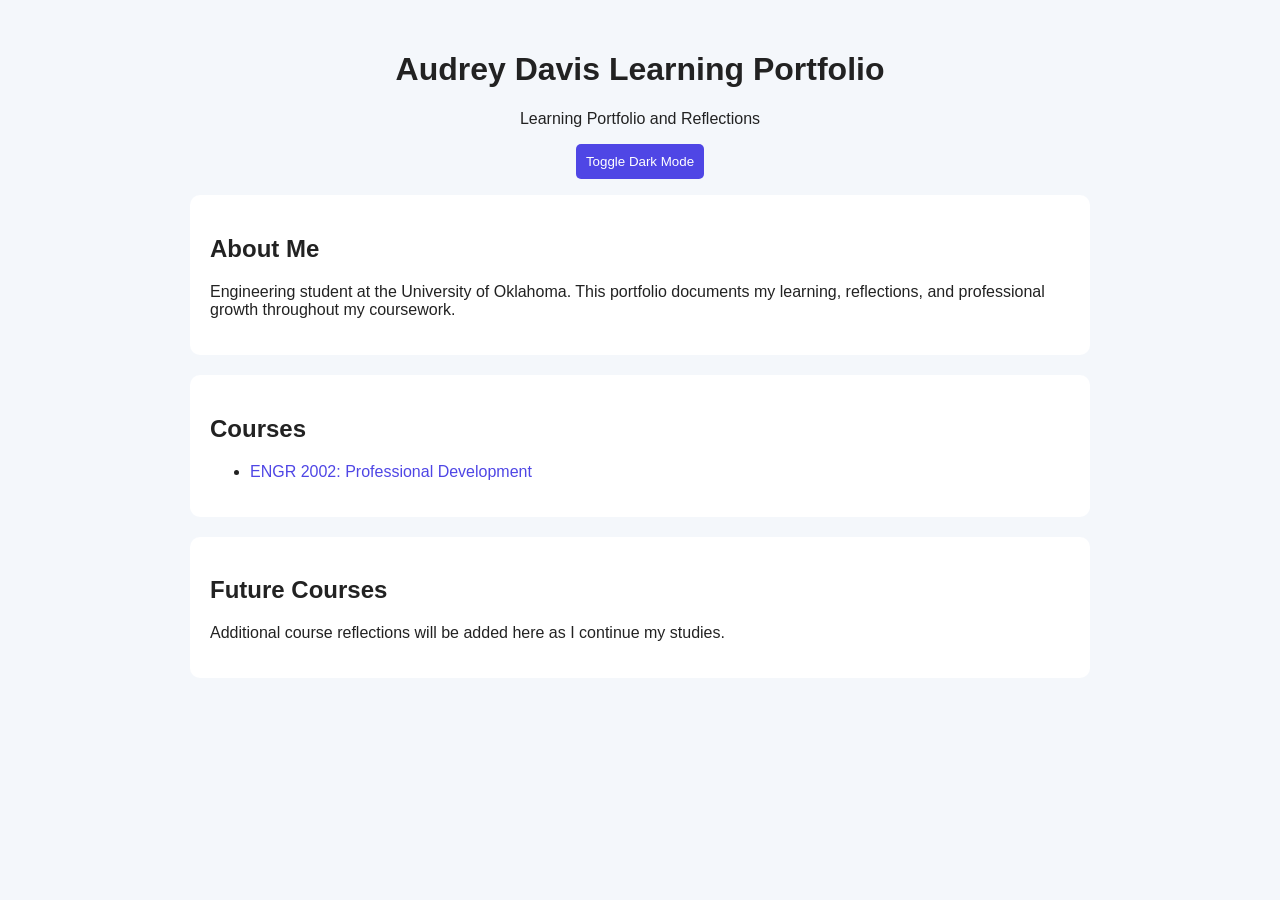
==== index.html @ 7986d50f "Refactor index.html for improved structure and style as well as added dark mode" ====
<!DOCTYPE html>
<html lang="en">

<head>
    <meta charset="UTF-8">
    <meta name="viewport" content="width=device-width, initial-scale=1.0">
    <title>Audrey Davis Learning Portfolio</title>

    <style>
        :root {
            --bg: #f4f7fb;
            --text: #222;
            --card: white;
            --accent: #4f46e5;
        }

        .dark-mode {
            --bg: #121212;
            --text: #f0f0f0;
            --card: #1f1f1f;
            --accent: #818cf8;
        }

        body {
            font-family: Arial, sans-serif;
            background-color: var(--bg);
            color: var(--text);
            max-width: 900px;
            margin: auto;
            padding: 30px;
            transition: 0.3s;
        }

        .card {
            background-color: var(--card);
            padding: 20px;
            border-radius: 10px;
            margin-bottom: 20px;
        }

        a {
            color: var(--accent);
            text-decoration: none;
        }

        a:hover {
            text-decoration: underline;
        }

        button {
            padding: 10px;
            border: none;
            border-radius: 5px;
            cursor: pointer;
            background-color: var(--accent);
            color: white;
        }

        h1 {
            text-align: center;
        }
    </style>
</head>

<body>

    <h1>Audrey Davis Learning Portfolio</h1>

    <p style="text-align:center;">
        Learning Portfolio and Reflections
    </p>

    <p style="text-align:center;">
        <button onclick="toggleTheme()">Toggle Dark Mode</button>
    </p>

    <div class="card">
        <h2>About Me</h2>

        <p>
            Engineering student at the University of Oklahoma.
            This portfolio documents my learning, reflections,
            and professional growth throughout my coursework.
        </p>
    </div>

    <div class="card">
        <h2>Courses</h2>

        <ul>
            <li>
                <a href="engr2002.html">
                    ENGR 2002: Professional Development
                </a>
            </li>
        </ul>
    </div>

    <div class="card">
        <h2>Future Courses</h2>

        <p>
            Additional course reflections will be added here as I continue my studies.
        </p>
    </div>

    <script>
        function toggleTheme() {
            document.body.classList.toggle("dark-mode");

            if (document.body.classList.contains("dark-mode")) {
                localStorage.setItem("theme", "dark");
            } else {
                localStorage.setItem("theme", "light");
            }
        }

        if (localStorage.getItem("theme") === "dark") {
            document.body.classList.add("dark-mode");
        }
    </script>

</body>
</html>
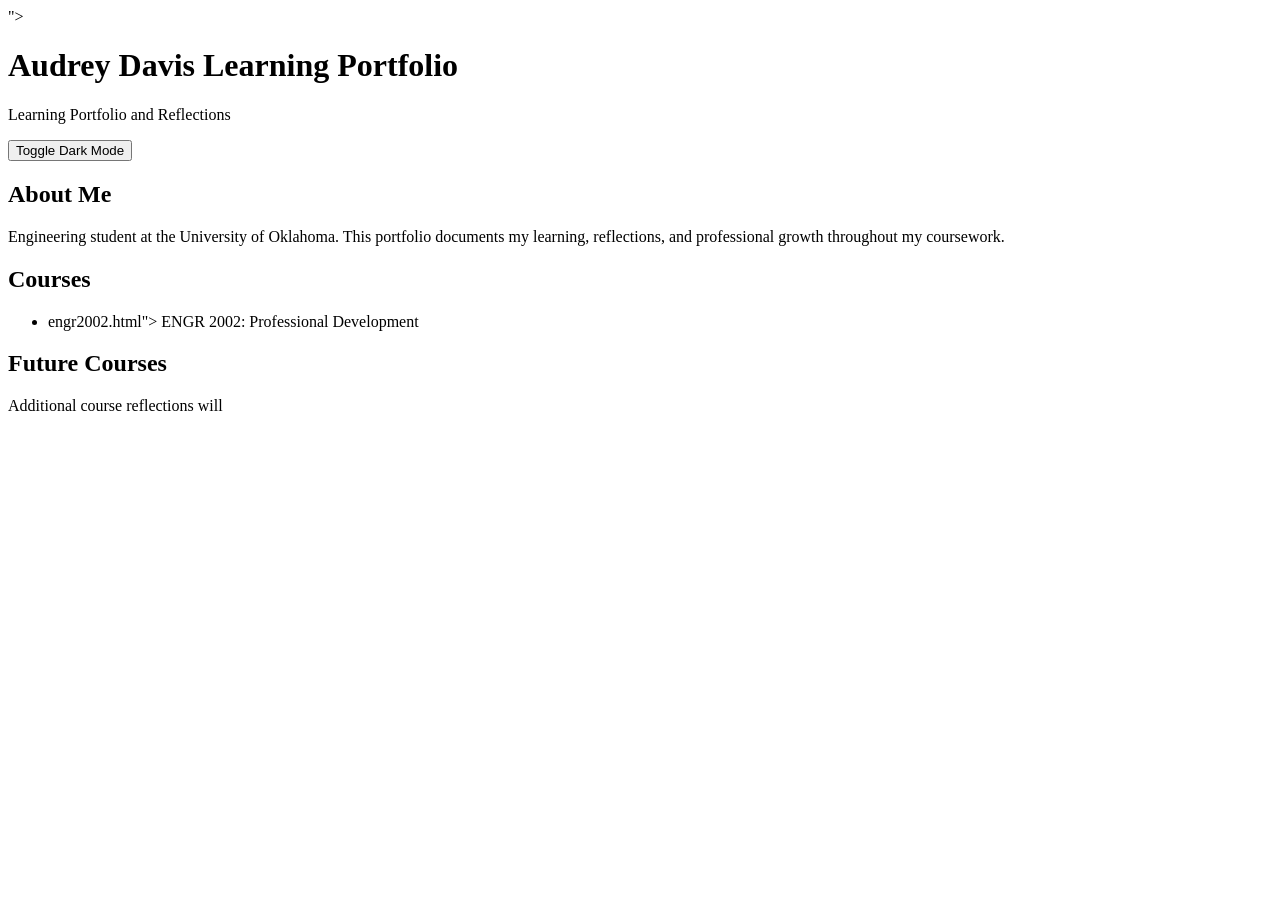
==== commit 2d60d7da: "Refactor index.html by removing style into separate file. Removed unused styles and script for dark " ====
--- a/index.html
+++ b/index.html
@@ -6,71 +6,18 @@
     <meta name="viewport" content="width=device-width, initial-scale=1.0">
     <title>Audrey Davis Learning Portfolio</title>
 
-    <style>
-        :root {
-            --bg: #f4f7fb;
-            --text: #222;
-            --card: white;
-            --accent: #4f46e5;
-        }
-
-        .dark-mode {
-            --bg: #121212;
-            --text: #f0f0f0;
-            --card: #1f1f1f;
-            --accent: #818cf8;
-        }
-
-        body {
-            font-family: Arial, sans-serif;
-            background-color: var(--bg);
-            color: var(--text);
-            max-width: 900px;
-            margin: auto;
-            padding: 30px;
-            transition: 0.3s;
-        }
-
-        .card {
-            background-color: var(--card);
-            padding: 20px;
-            border-radius: 10px;
-            margin-bottom: 20px;
-        }
-
-        a {
-            color: var(--accent);
-            text-decoration: none;
-        }
-
-        a:hover {
-            text-decoration: underline;
-        }
-
-        button {
-            padding: 10px;
-            border: none;
-            border-radius: 5px;
-            cursor: pointer;
-            background-color: var(--accent);
-            color: white;
-        }
-
-        h1 {
-            text-align: center;
-        }
-    </style>
+    ">
 </head>
 
 <body>
 
     <h1>Audrey Davis Learning Portfolio</h1>
 
-    <p style="text-align:center;">
+    <p class="center">
         Learning Portfolio and Reflections
     </p>
 
-    <p style="text-align:center;">
+    <p class="center">
         <button onclick="toggleTheme()">Toggle Dark Mode</button>
     </p>
 
@@ -89,7 +36,7 @@
 
         <ul>
             <li>
-                <a href="engr2002.html">
+                engr2002.html">
                     ENGR 2002: Professional Development
                 </a>
             </li>
@@ -100,25 +47,4 @@
         <h2>Future Courses</h2>
 
         <p>
-            Additional course reflections will be added here as I continue my studies.
-        </p>
-    </div>
-
-    <script>
-        function toggleTheme() {
-            document.body.classList.toggle("dark-mode");
-
-            if (document.body.classList.contains("dark-mode")) {
-                localStorage.setItem("theme", "dark");
-            } else {
-                localStorage.setItem("theme", "light");
-            }
-        }
-
-        if (localStorage.getItem("theme") === "dark") {
-            document.body.classList.add("dark-mode");
-        }
-    </script>
-
-</body>
-</html>
+            Additional course reflections will 
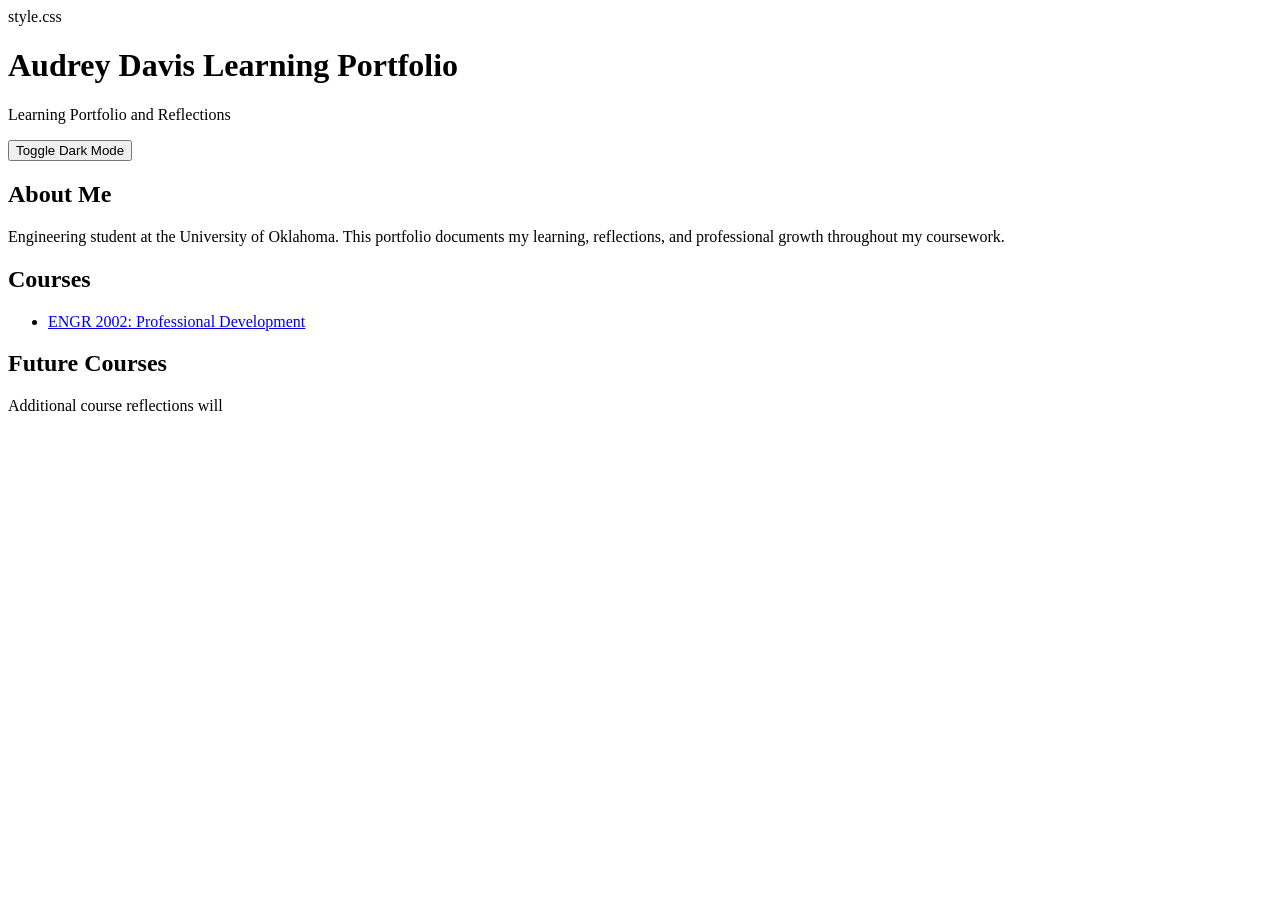
==== commit ea46a5ff: "Fix HTML structure and add missing link tag" ====
--- a/index.html
+++ b/index.html
@@ -6,7 +6,7 @@
     <meta name="viewport" content="width=device-width, initial-scale=1.0">
     <title>Audrey Davis Learning Portfolio</title>
 
-    ">
+    style.css
 </head>
 
 <body>
@@ -36,7 +36,7 @@
 
         <ul>
             <li>
-                engr2002.html">
+                <a href="engr2002.html">
                     ENGR 2002: Professional Development
                 </a>
             </li>
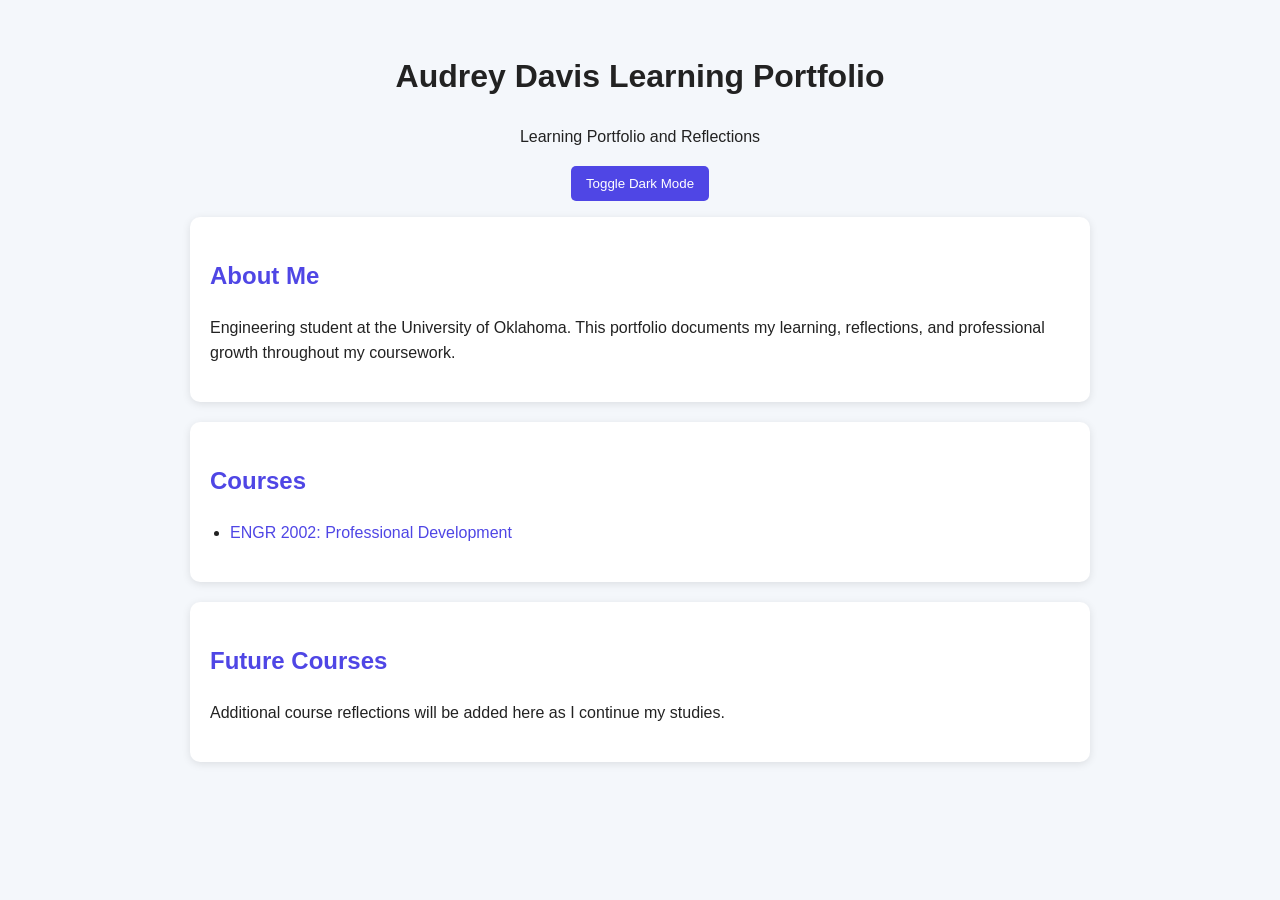
==== commit 138aec78: "Update index.html with stylesheet and theme toggle Added a stylesheet link and a theme toggle script" ====
--- a/index.html
+++ b/index.html
@@ -6,7 +6,7 @@
     <meta name="viewport" content="width=device-width, initial-scale=1.0">
     <title>Audrey Davis Learning Portfolio</title>
 
-    style.css
+    <link rel="stylesheet" href="style.css">
 </head>
 
 <body>
@@ -47,4 +47,26 @@
         <h2>Future Courses</h2>
 
         <p>
-            Additional course reflections will 
+            Additional course reflections will be added here as I continue my studies.
+        </p>
+    </div>
+
+    <script>
+        function toggleTheme() {
+            document.body.classList.toggle("dark-mode");
+
+            if (document.body.classList.contains("dark-mode")) {
+                localStorage.setItem("theme", "dark");
+            } else {
+                localStorage.setItem("theme", "light");
+            }
+        }
+
+        if (localStorage.getItem("theme") === "dark") {
+            document.body.classList.add("dark-mode");
+        }
+    </script>
+
+</body>
+
+</html>
--- a/style.css
+++ b/style.css
@@ -0,0 +1,95 @@
+:root {
+    --bg: #f4f7fb;
+    --text: #222222;
+    --card: #ffffff;
+    --accent: #4f46e5;
+    --shadow: rgba(0, 0, 0, 0.1);
+}
+
+.dark-mode {
+    --bg: #121212;
+    --text: #f0f0f0;
+    --card: #1f1f1f;
+    --accent: #818cf8;
+    --shadow: rgba(255, 255, 255, 0.08);
+}
+
+body {
+    font-family: Arial, Helvetica, sans-serif;
+    background-color: var(--bg);
+    color: var(--text);
+    max-width: 900px;
+    margin: auto;
+    padding: 30px;
+    line-height: 1.6;
+    transition: all 0.3s ease;
+}
+
+h1 {
+    text-align: center;
+}
+
+h2 {
+    color: var(--accent);
+}
+
+.card {
+    background-color: var(--card);
+    padding: 20px;
+    border-radius: 10px;
+    margin-bottom: 20px;
+    box-shadow: 0 2px 8px var(--shadow);
+}
+
+a {
+    color: var(--accent);
+    text-decoration: none;
+}
+
+a:hover {
+    text-decoration: underline;
+}
+
+button {
+    background-color: var(--accent);
+    color: white;
+    border: none;
+    border-radius: 5px;
+    padding: 10px 15px;
+    cursor: pointer;
+}
+
+button:hover {
+    opacity: 0.9;
+}
+
+ul {
+    padding-left: 20px;
+}
+
+img {
+    max-width: 100%;
+    height: auto;
+    border-radius: 8px;
+}
+
+.back-link {
+    margin-bottom: 20px;
+}
+
+.center {
+    text-align: center;
+}
+
+.toc {
+    line-height: 2;
+}
+
+footer {
+    text-align: center;
+    margin-top: 40px;
+    font-size: 0.9rem;
+    color: gray;
+}
+
+@media (max-width: 768
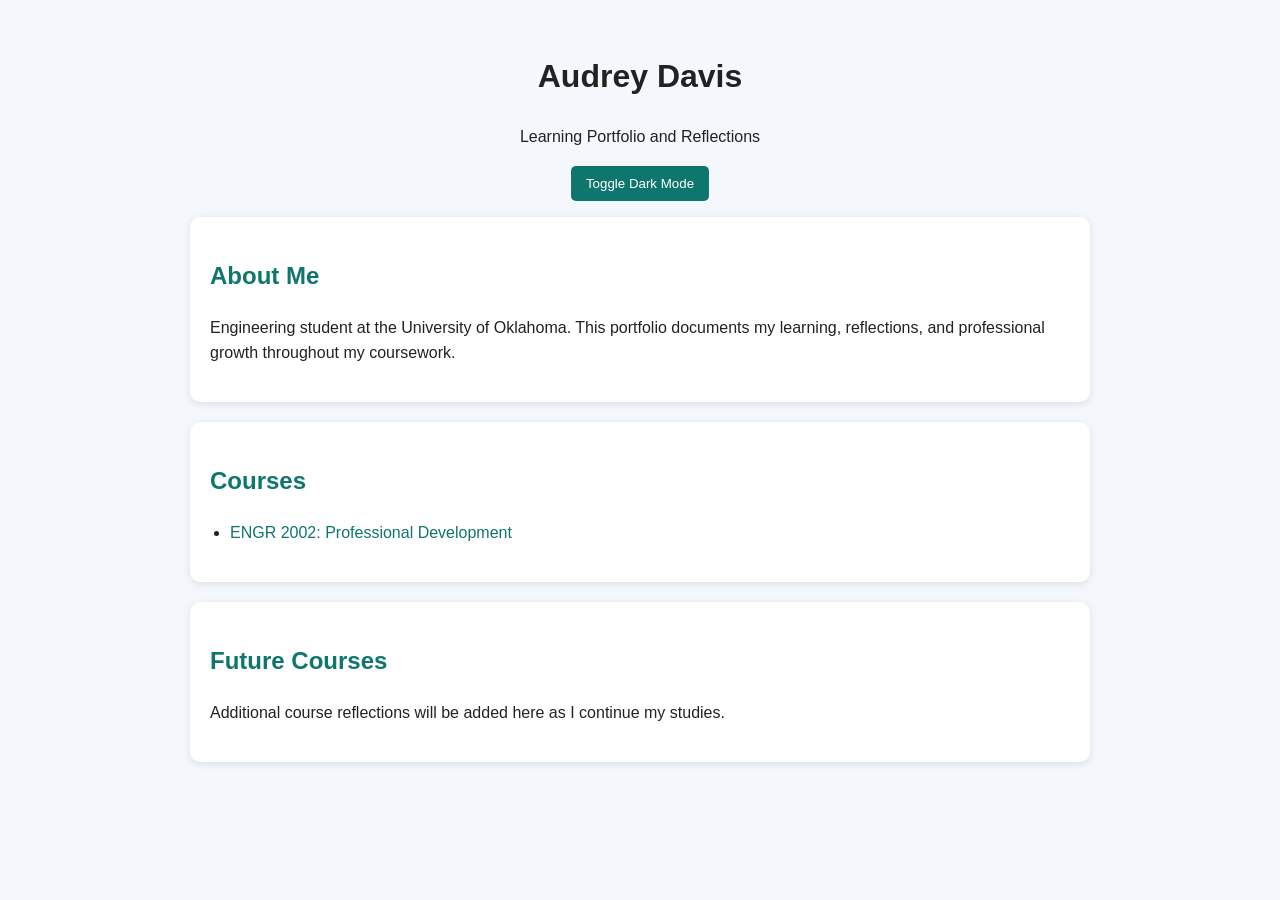
==== commit f4703caa: "Update header in index.html to remove 'Learning Portfolio'" ====
--- a/index.html
+++ b/index.html
@@ -11,7 +11,7 @@
 
 <body>
 
-    <h1>Audrey Davis Learning Portfolio</h1>
+    <h1>Audrey Davis</h1>
 
     <p class="center">
         Learning Portfolio and Reflections
--- a/style.css
+++ b/style.css
@@ -2,7 +2,7 @@
     --bg: #f4f7fb;
     --text: #222222;
     --card: #ffffff;
-    --accent: #4f46e5;
+    --accent: #0F766E;
     --shadow: rgba(0, 0, 0, 0.1);
 }
 
@@ -10,7 +10,7 @@
     --bg: #121212;
     --text: #f0f0f0;
     --card: #1f1f1f;
-    --accent: #818cf8;
+    --accent: #2DD4BF;
     --shadow: rgba(255, 255, 255, 0.08);
 }
 
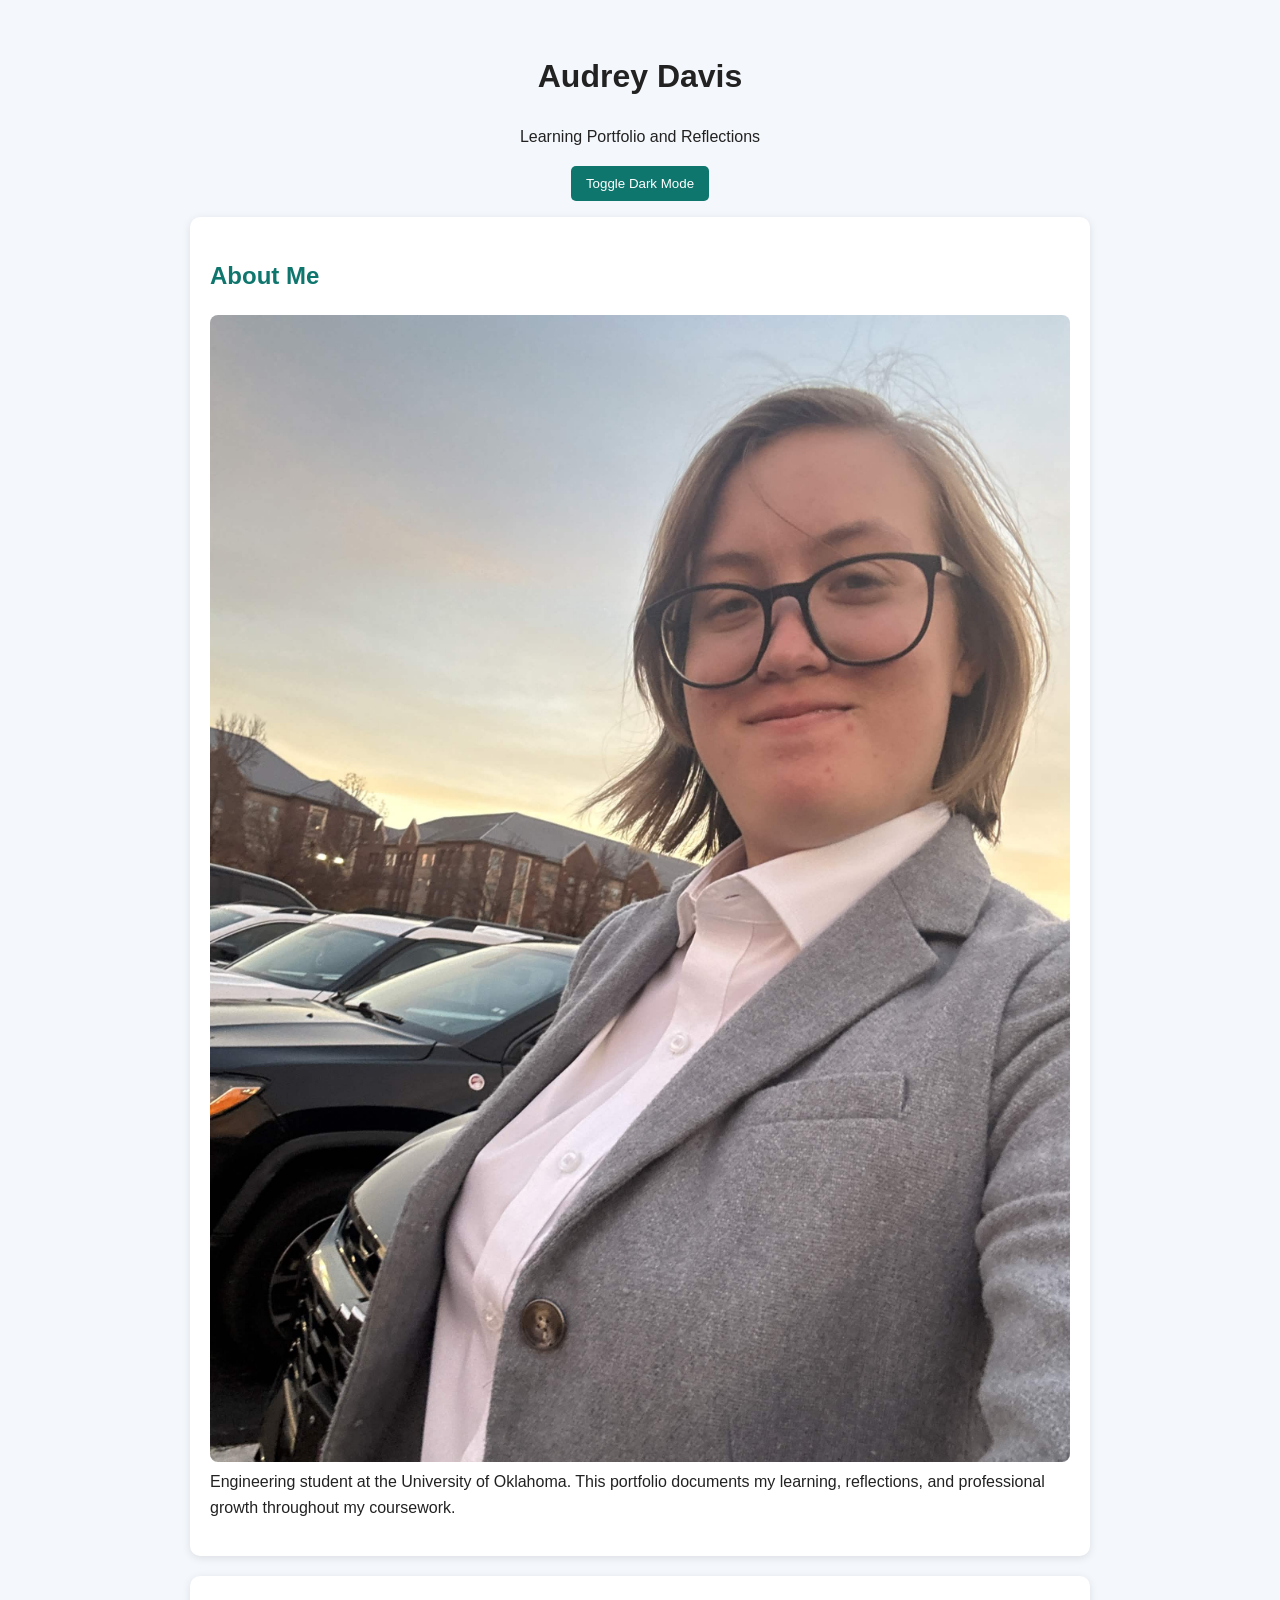
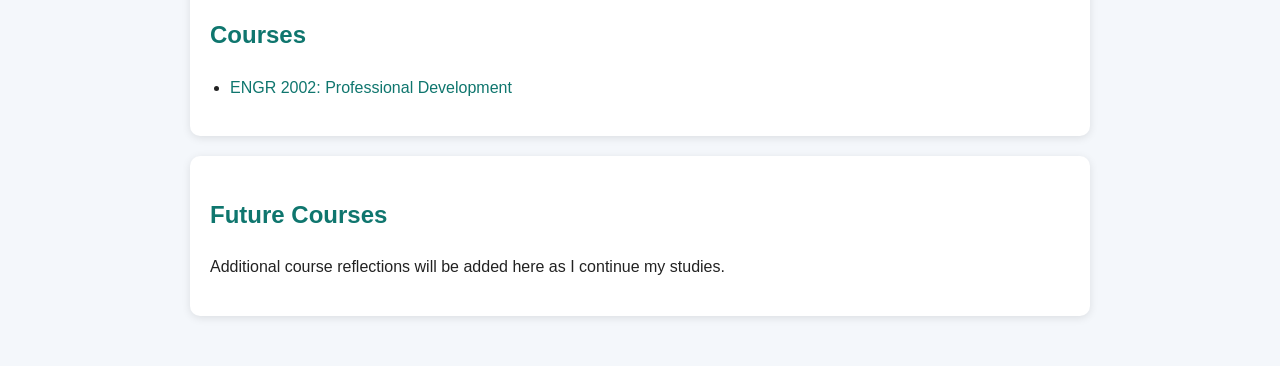
==== commit 07f597b6: "Insert image for About Me section Added an image element for the portrait of Audrey Davis." ====
--- a/index.html
+++ b/index.html
@@ -24,6 +24,9 @@
     <div class="card">
         <h2>About Me</h2>
 
+        <img src="images/Me in suit.jpg"
+            alt="Portrait of Audrey Davis"
+        
         <p>
             Engineering student at the University of Oklahoma.
             This portfolio documents my learning, reflections,
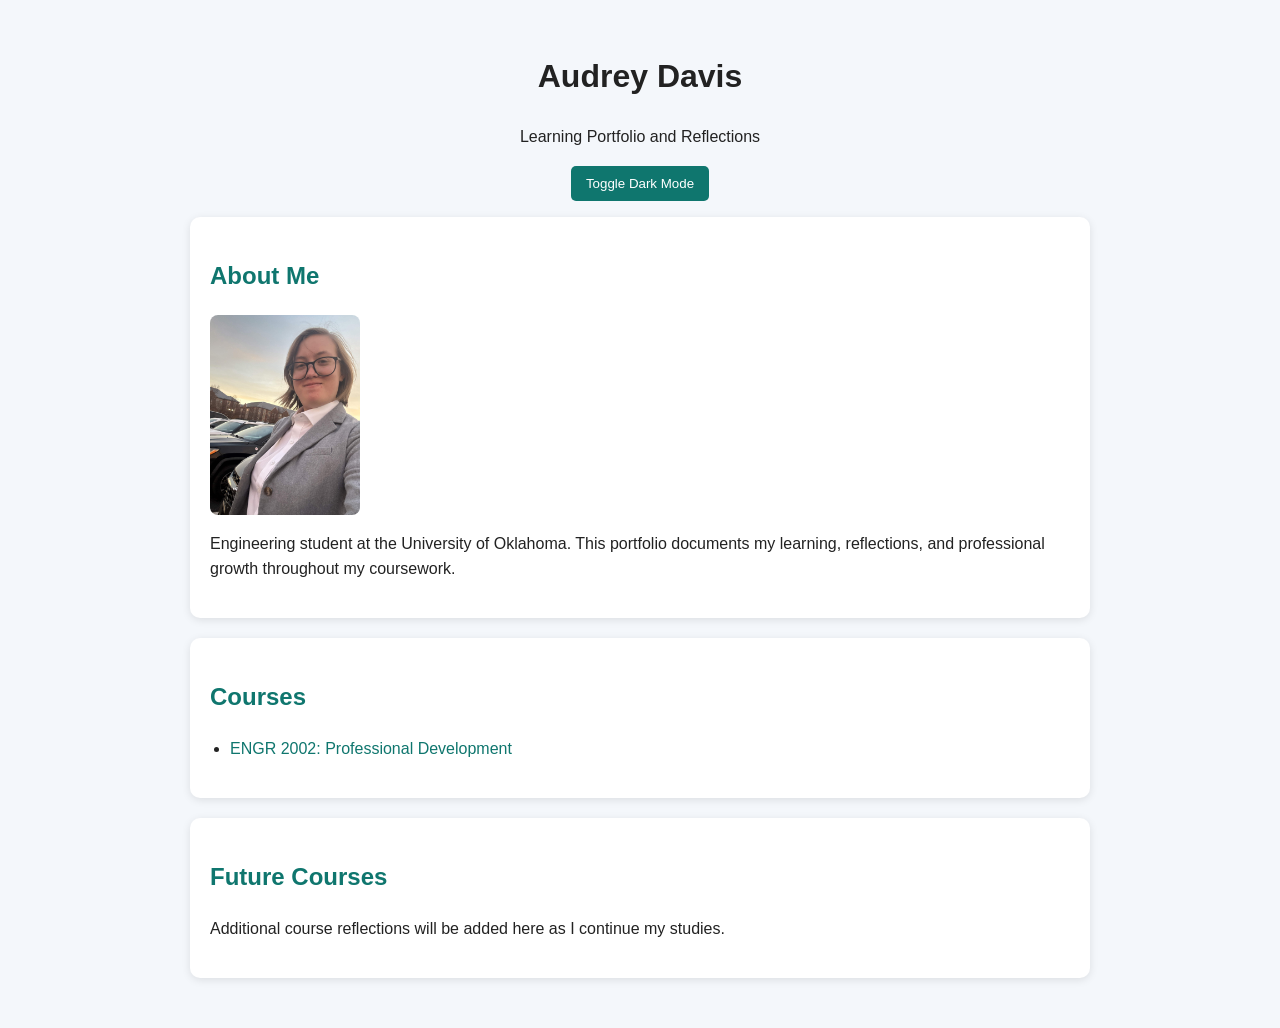
==== commit bd9bc09e: "Fix formatting in index.html" ====
--- a/index.html
+++ b/index.html
@@ -23,9 +23,10 @@
 
     <div class="card">
         <h2>About Me</h2>
-
+        
         <img src="images/Me in suit.jpg"
             alt="Portrait of Audrey Davis"
+            class="profile-pic">
         
         <p>
             Engineering student at the University of Oklahoma.
--- a/style.css
+++ b/style.css
@@ -12,6 +12,15 @@
     --card: #1f1f1f;
     --accent: #2DD4BF;
     --shadow: rgba(255, 255, 255, 0.08);
+}
+
+.profile-pic {
+    width: auto;
+    max-width: 200px;
+    max-height: 200px;
+    height: auto;
+    display: block;
+    margin: 0 auto 20px autio;
 }
 
 body {
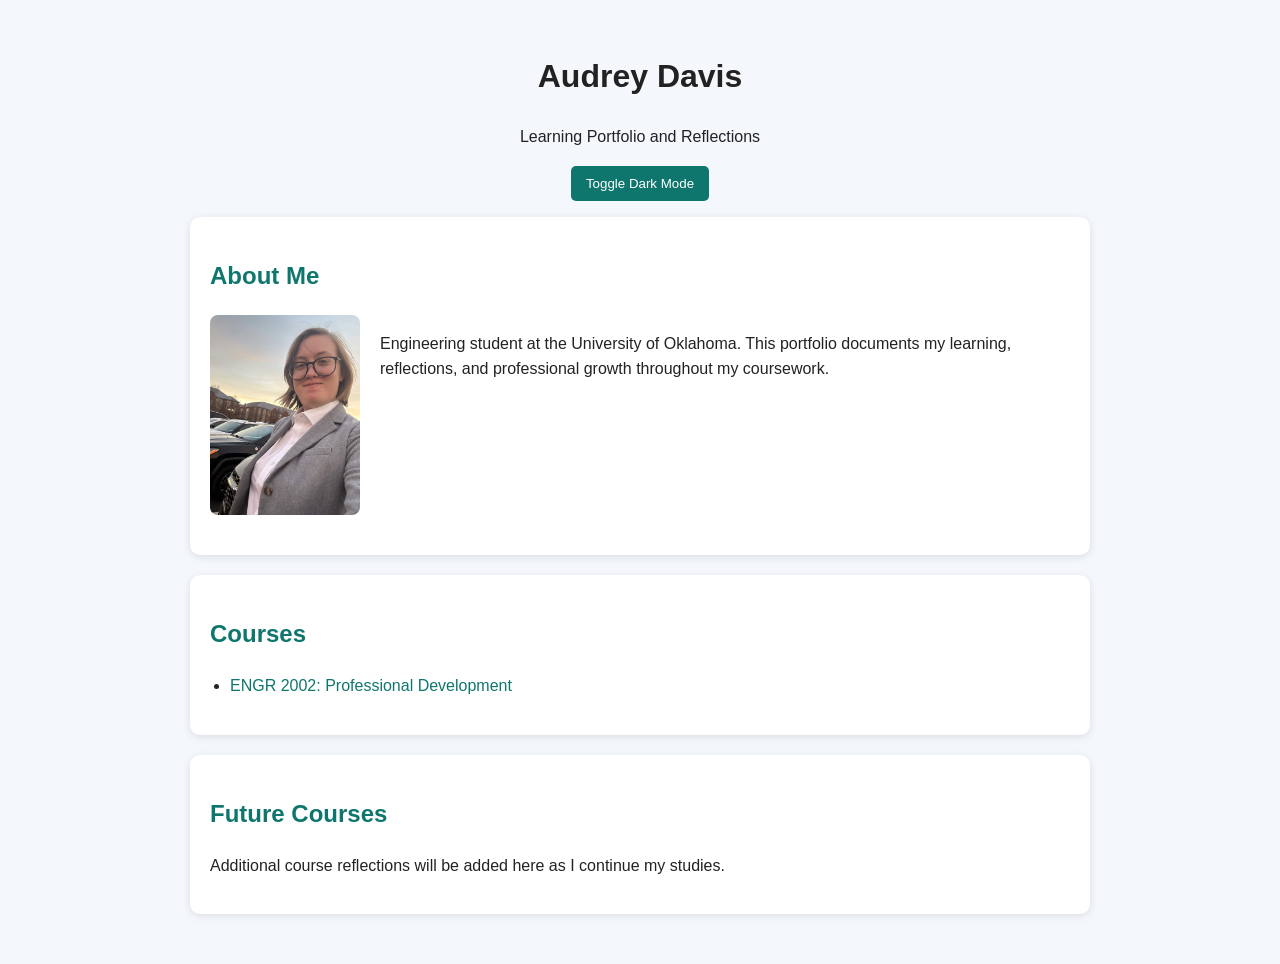
==== commit 7c98d3ca: "Refactor About Me section in index.html Reorganize 'About Me' section for better structure." ====
--- a/index.html
+++ b/index.html
@@ -23,16 +23,21 @@
 
     <div class="card">
         <h2>About Me</h2>
-        
+
+        <div class="about-container">
+            
         <img src="images/Me in suit.jpg"
             alt="Portrait of Audrey Davis"
             class="profile-pic">
-        
-        <p>
-            Engineering student at the University of Oklahoma.
-            This portfolio documents my learning, reflections,
-            and professional growth throughout my coursework.
-        </p>
+
+            <div class="about-text">
+                <p>
+                    Engineering student at the University of Oklahoma.
+                    This portfolio documents my learning, reflections,
+                    and professional growth throughout my coursework.
+                </p>
+            </div>
+        </div>
     </div>
 
     <div class="card">
--- a/style.css
+++ b/style.css
@@ -14,15 +14,30 @@
     --shadow: rgba(255, 255, 255, 0.08);
 }
 
+.about-container {
+    display: flex;
+    align-items: flex-start;
+    gap: 20px;
+}
+
 .profile-pic {
     width: auto;
     max-width: 200px;
     max-height: 200px;
     height: auto;
     display: block;
-    margin: 0 auto 20px autio;
+    margin: 0 auto 20px auto;
 }
 
+.about-text {
+    flex: 1;
+}
+
+@media (max-width:768px) {
+    .about-container {
+        flex-direction: column;
+    }
+}
 body {
     font-family: Arial, Helvetica, sans-serif;
     background-color: var(--bg);
